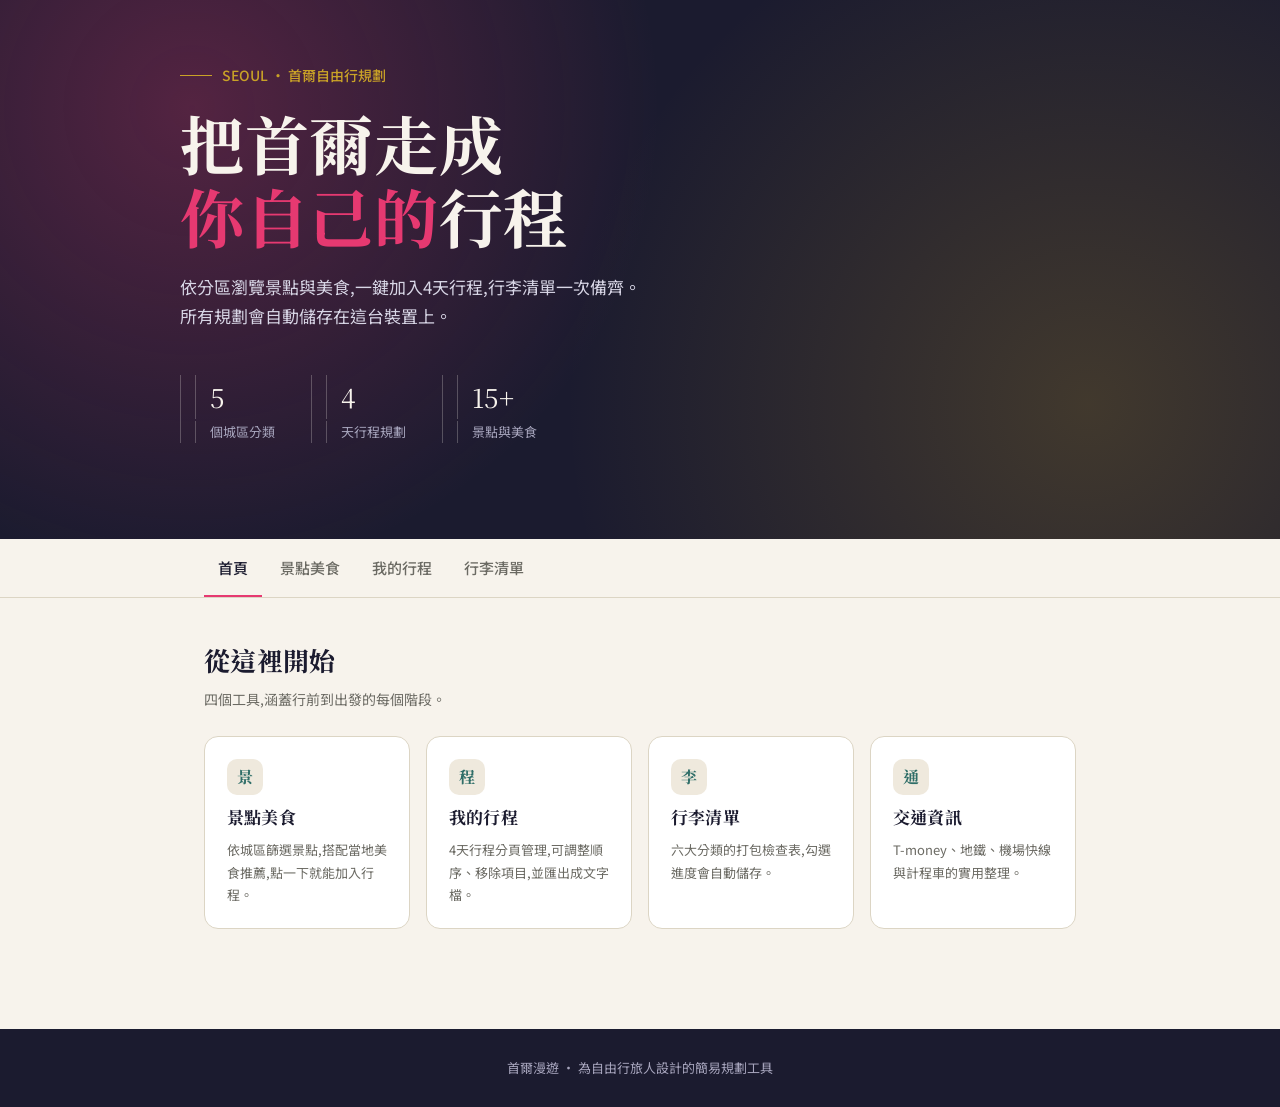
==== index.html @ ebf263c6 "index.html を更新" ====
<!DOCTYPE html>
<html lang="zh-Hant">
<head>
<meta charset="UTF-8">
<meta name="viewport" content="width=device-width, initial-scale=1.0">
<title>首爾漫遊 · Seoul Wander</title>
<link rel="preconnect" href="https://fonts.googleapis.com">
<link rel="preconnect" href="https://fonts.gstatic.com" crossorigin>
<link href="https://fonts.googleapis.com/css2?family=Noto+Serif+TC:wght@500;700&family=Noto+Sans+TC:wght@400;500;700&display=swap" rel="stylesheet">
<link rel="stylesheet" href="style.css">
</head>
<body>

<header class="hero">
  <div class="hero-inner">
    <div class="hero-eyebrow"><span class="rule"></span>SEOUL · 首爾自由行規劃</div>
    <h1>把首爾走成<br><em>你自己的</em>行程</h1>
    <p class="lede">依分區瀏覽景點與美食,一鍵加入4天行程,行李清單一次備齊。所有規劃會自動儲存在這台裝置上。</p>
    <div class="hero-stats">
      <div><div class="num">5</div><div class="label">個城區分類</div></div>
      <div><div class="num">4</div><div class="label">天行程規劃</div></div>
      <div><div class="num">15+</div><div class="label">景點與美食</div></div>
    </div>
  </div>
</header>

<nav class="sitenav">
  <div class="sitenav-inner">
    <a href="index.html" class="active">首頁</a>
    <a href="destinations.html">景點美食</a>
    <a href="itineraries.html">我的行程</a>
    <a href="packing.html">行李清單</a>
  </div>
</nav>

<main>
  <div class="section-head">
    <h2>從這裡開始</h2>
    <p>四個工具,涵蓋行前到出發的每個階段。</p>
  </div>
  <div class="quick-grid">
    <a class="quick-card" href="destinations.html">
      <div class="icon">景</div>
      <h3>景點美食</h3>
      <p>依城區篩選景點,搭配當地美食推薦,點一下就能加入行程。</p>
    </a>
    <a class="quick-card" href="itineraries.html">
      <div class="icon">程</div>
      <h3>我的行程</h3>
      <p>4天行程分頁管理,可調整順序、移除項目,並匯出成文字檔。</p>
    </a>
    <a class="quick-card" href="packing.html">
      <div class="icon">李</div>
      <h3>行李清單</h3>
      <p>六大分類的打包檢查表,勾選進度會自動儲存。</p>
    </a>
    <a class="quick-card" href="destinations.html#transit">
      <div class="icon">通</div>
      <h3>交通資訊</h3>
      <p>T-money、地鐵、機場快線與計程車的實用整理。</p>
    </a>
  </div>
</main>

<footer>首爾漫遊 · 為自由行旅人設計的簡易規劃工具</footer>

</body>
</html>
---- style.css ----
:root{
  --ink:#1b1b2f;
  --ink-soft:#2c2c47;
  --paper:#f7f3ec;
  --paper-dim:#efe9dd;
  --magenta:#e63971;
  --magenta-dark:#a92451;
  --gold:#c9a227;
  --teal:#2f6e68;
  --line:#dcd5c4;
  --text-main:#232324;
  --text-sub:#6b6a63;
  --radius:14px;
  --shadow:0 10px 30px rgba(27,27,47,0.08);
}
*{box-sizing:border-box; margin:0; padding:0;}
body{
  font-family:'Noto Sans TC', sans-serif;
  background:var(--paper);
  color:var(--text-main);
  line-height:1.7;
  -webkit-font-smoothing:antialiased;
}
h1,h2,h3{font-family:'Noto Serif TC', serif; font-weight:700; letter-spacing:0.01em;}
a{color:inherit; text-decoration:none;}
img{max-width:100%; display:block;}

/* ---------- Page header (small, non-hero pages) ---------- */
.page-head{
  background:var(--ink); color:var(--paper);
  padding:40px 24px;
}
.page-head-inner{max-width:920px; margin:0 auto;}
.page-head .eyebrow{
  font-size:13px; color:var(--gold); font-weight:500;
  display:flex; align-items:center; gap:10px; margin-bottom:12px;
}
.page-head .eyebrow .rule{width:28px; height:1px; background:var(--gold);}
.page-head h1{font-size:clamp(28px, 5vw, 40px);}
.page-head p{margin-top:10px; color:#d8d6e6; font-size:15px; max-width:56ch;}

/* ---------- Hero (index only) ---------- */
.hero{
  position:relative;
  background:var(--ink);
  color:var(--paper);
  padding:64px 24px 96px;
  overflow:hidden;
}
.hero::before{
  content:"";
  position:absolute; inset:0;
  background-image:
    radial-gradient(circle at 15% 20%, rgba(230,57,113,0.28), transparent 40%),
    radial-gradient(circle at 85% 75%, rgba(201,162,39,0.22), transparent 45%);
  pointer-events:none;
}
.hero-inner{max-width:920px; margin:0 auto; position:relative;}
.hero-eyebrow{
  font-size:14px; color:var(--gold); font-weight:500;
  display:flex; align-items:center; gap:10px; margin-bottom:18px;
}
.hero-eyebrow .rule{width:32px; height:1px; background:var(--gold);}
.hero h1{
  font-size:clamp(36px, 6vw, 64px);
  line-height:1.15;
  max-width:14ch;
}
.hero h1 em{font-style:normal; color:var(--magenta);}
.hero p.lede{margin-top:20px; max-width:52ch; color:#d8d6e6; font-size:17px;}
.hero-stats{display:flex; gap:36px; margin-top:44px; flex-wrap:wrap;}
.hero-stats div{border-left:1px solid rgba(247,243,236,0.25); padding-left:14px;}
.hero-stats .num{font-family:'Noto Serif TC', serif; font-size:26px; color:var(--paper);}
.hero-stats .label{font-size:13px; color:#a7a5bd; margin-top:2px;}

/* ---------- Top nav (site-wide, all pages) ---------- */
.sitenav{
  position:sticky; top:0; z-index:20;
  background:var(--paper);
  border-bottom:1px solid var(--line);
}
.sitenav-inner{
  max-width:920px; margin:0 auto;
  display:flex; gap:4px; overflow-x:auto;
  padding:0 24px;
}
.sitenav a{
  font-family:'Noto Sans TC', sans-serif; font-size:15px; font-weight:500;
  color:var(--text-sub);
  padding:16px 14px 14px;
  white-space:nowrap;
  border-bottom:2px solid transparent;
  transition:color .15s ease, border-color .15s ease;
  display:inline-block;
}
.sitenav a:hover{color:var(--text-main);}
.sitenav a.active{color:var(--ink); border-color:var(--magenta);}

main{max-width:920px; margin:0 auto; padding:40px 24px 100px;}

.section-head{margin-bottom:24px;}
.section-head h2{font-size:26px; color:var(--ink);}
.section-head p{color:var(--text-sub); font-size:14px; margin-top:6px;}

/* ---------- Quick link cards (index page) ---------- */
.quick-grid{display:grid; grid-template-columns:repeat(auto-fit, minmax(200px, 1fr)); gap:16px; margin-top:8px;}
.quick-card{
  background:#fff; border:1px solid var(--line); border-radius:var(--radius);
  padding:22px; display:flex; flex-direction:column; gap:8px;
  transition:box-shadow .2s ease, transform .2s ease;
}
.quick-card:hover{box-shadow:var(--shadow); transform:translateY(-2px);}
.quick-card .icon{
  width:36px; height:36px; border-radius:10px; background:var(--paper-dim);
  display:flex; align-items:center; justify-content:center;
  font-family:'Noto Serif TC', serif; font-weight:700; color:var(--teal);
}
.quick-card h3{font-size:17px; color:var(--ink);}
.quick-card p{font-size:13px; color:var(--text-sub);}

/* ---------- Area filter chips ---------- */
.chip-row{display:flex; gap:8px; overflow-x:auto; padding-bottom:6px; margin-bottom:22px;}
.chip{
  appearance:none; cursor:pointer; white-space:nowrap;
  border:1px solid var(--line); background:#fff;
  border-radius:999px; padding:8px 16px; font-size:14px;
  color:var(--text-sub); font-family:'Noto Sans TC', sans-serif;
  transition:all .15s ease;
}
.chip.active{background:var(--ink); color:var(--paper); border-color:var(--ink);}

/* ---------- Cards ---------- */
.grid{display:grid; grid-template-columns:repeat(auto-fill, minmax(260px, 1fr)); gap:16px;}
.card{
  background:#fff; border:1px solid var(--line); border-radius:var(--radius);
  padding:20px; display:flex; flex-direction:column; gap:10px;
  transition:box-shadow .2s ease, transform .2s ease;
}
.card:hover{box-shadow:var(--shadow); transform:translateY(-2px);}
.card-top{display:flex; justify-content:space-between; align-items:flex-start; gap:10px;}
.card h3{font-size:18px; color:var(--ink);}
.tag{
  font-size:12px; font-weight:500; color:var(--magenta-dark);
  background:rgba(230,57,113,0.1); padding:3px 10px; border-radius:999px;
  display:inline-block; width:fit-content;
}
.card p.desc{font-size:14px; color:var(--text-sub); flex:1;}
.card p.hours{
  font-size:13px; color:var(--text-sub);
  display:flex; align-items:center; gap:6px; margin-top:-2px;
}
.card p.hours .hours-icon{color:var(--gold); font-size:13px;}
.card a.map-link{
  font-size:13px; color:var(--teal); font-weight:500;
  display:inline-flex; align-items:center; gap:6px; width:fit-content;
}
.card a.map-link:hover{text-decoration:underline;}
.card a.map-link .map-icon{font-size:13px;}
.card-foot{display:flex; justify-content:space-between; align-items:center; margin-top:4px;}
.area-label{font-size:12px; color:var(--text-sub);}
.add-btn{
  appearance:none; cursor:pointer; border:1px solid var(--ink);
  background:var(--ink); color:var(--paper);
  font-size:13px; font-weight:500; border-radius:8px;
  padding:7px 12px; display:flex; align-items:center; gap:6px;
  transition:background .15s ease;
}
.add-btn:hover{background:var(--magenta-dark); border-color:var(--magenta-dark);}
.add-btn.added{background:var(--teal); border-color:var(--teal);}

/* ---------- Sub-tabs (destinations: 景點/美食/交通) ---------- */
.subtabs{display:flex; gap:8px; margin-bottom:22px; flex-wrap:wrap;}
.subtab-btn{
  appearance:none; cursor:pointer; border:1px solid var(--line);
  background:#fff; border-radius:10px; padding:10px 18px;
  font-family:'Noto Sans TC', sans-serif; font-weight:500; font-size:14px; color:var(--text-sub);
}
.subtab-btn.active{background:var(--ink); color:var(--paper); border-color:var(--ink);}
.subpanel{display:none;}
.subpanel.active{display:block;}

/* ---------- Transit list ---------- */
.transit-list{display:flex; flex-direction:column; gap:14px;}
.transit-item{
  display:flex; gap:16px; background:#fff; border:1px solid var(--line);
  border-radius:var(--radius); padding:18px 20px;
}
.transit-icon{
  flex-shrink:0; width:40px; height:40px; border-radius:10px;
  background:var(--paper-dim); display:flex; align-items:center; justify-content:center;
  color:var(--teal); font-family:'Noto Serif TC', serif; font-weight:700;
}
.transit-item h3{font-size:16px; color:var(--ink); margin-bottom:4px;}
.transit-item p{font-size:14px; color:var(--text-sub);}

/* ---------- Itinerary ---------- */
.day-tabs{display:flex; gap:8px; margin-bottom:22px;}
.day-tab{
  flex:1; appearance:none; cursor:pointer; border:1px solid var(--line);
  background:#fff; border-radius:10px; padding:12px; text-align:center;
  font-family:'Noto Sans TC', sans-serif; font-weight:500; color:var(--text-sub);
}
.day-tab.active{background:var(--ink); color:var(--paper); border-color:var(--ink);}
.plan-list{display:flex; flex-direction:column; gap:10px; min-height:80px;}
.plan-item{
  display:flex; align-items:center; gap:14px;
  background:#fff; border:1px solid var(--line); border-radius:12px;
  padding:14px 16px;
}
.plan-index{
  font-family:'Noto Serif TC', serif; font-size:15px; color:var(--gold);
  width:20px; flex-shrink:0;
}
.plan-name{flex:1; font-size:15px;}
.plan-actions{display:flex; gap:4px;}
.icon-btn{
  appearance:none; border:1px solid var(--line); background:#fff; cursor:pointer;
  width:30px; height:30px; border-radius:8px; color:var(--text-sub);
  display:flex; align-items:center; justify-content:center; font-size:14px;
}
.icon-btn:hover{border-color:var(--text-sub); color:var(--text-main);}
.empty-state{
  text-align:center; padding:48px 20px; color:var(--text-sub); font-size:14px;
  border:1px dashed var(--line); border-radius:var(--radius);
}
.plan-toolbar{display:flex; justify-content:flex-end; margin-top:20px;}
.ghost-btn{
  appearance:none; cursor:pointer; background:none; border:1px solid var(--line);
  border-radius:8px; padding:9px 16px; font-size:13px; color:var(--text-sub);
  font-family:'Noto Sans TC', sans-serif;
}
.ghost-btn:hover{border-color:var(--text-main); color:var(--text-main);}

/* ---------- Packing checklist ---------- */
.progress-wrap{
  background:#fff; border:1px solid var(--line); border-radius:var(--radius);
  padding:18px 20px; margin-bottom:28px;
}
.progress-top{display:flex; justify-content:space-between; align-items:baseline; margin-bottom:10px;}
.progress-top .pct{font-family:'Noto Serif TC', serif; font-size:20px; color:var(--ink);}
.progress-top .label{font-size:13px; color:var(--text-sub);}
.progress-track{height:8px; background:var(--paper-dim); border-radius:999px; overflow:hidden;}
.progress-fill{height:100%; background:var(--magenta); border-radius:999px; transition:width .2s ease;}

.pack-category{margin-bottom:28px;}
.pack-category h3{font-size:16px; color:var(--ink); margin-bottom:12px; display:flex; align-items:center; gap:8px;}
.pack-category h3 .count{font-size:12px; font-weight:400; color:var(--text-sub); font-family:'Noto Sans TC', sans-serif;}
.pack-items{display:flex; flex-direction:column; gap:8px;}
.pack-item{
  display:flex; align-items:center; gap:12px;
  background:#fff; border:1px solid var(--line); border-radius:10px;
  padding:12px 14px; cursor:pointer;
}
.pack-item .box{
  flex-shrink:0; width:20px; height:20px; border-radius:6px;
  border:1.5px solid var(--line); display:flex; align-items:center; justify-content:center;
  font-size:12px; color:transparent; transition:all .15s ease;
}
.pack-item.checked .box{background:var(--teal); border-color:var(--teal); color:#fff;}
.pack-item.checked .text{color:var(--text-sub); text-decoration:line-through;}
.pack-item .text{font-size:14px; flex:1;}

footer{
  background:var(--ink); color:#a7a5bd; text-align:center;
  padding:28px 24px; font-size:13px;
}

@media (max-width:520px){
  .hero{padding:48px 20px 72px;}
  .page-head{padding:32px 20px;}
  main{padding:32px 16px 80px;}
  .grid{grid-template-columns:1fr;}
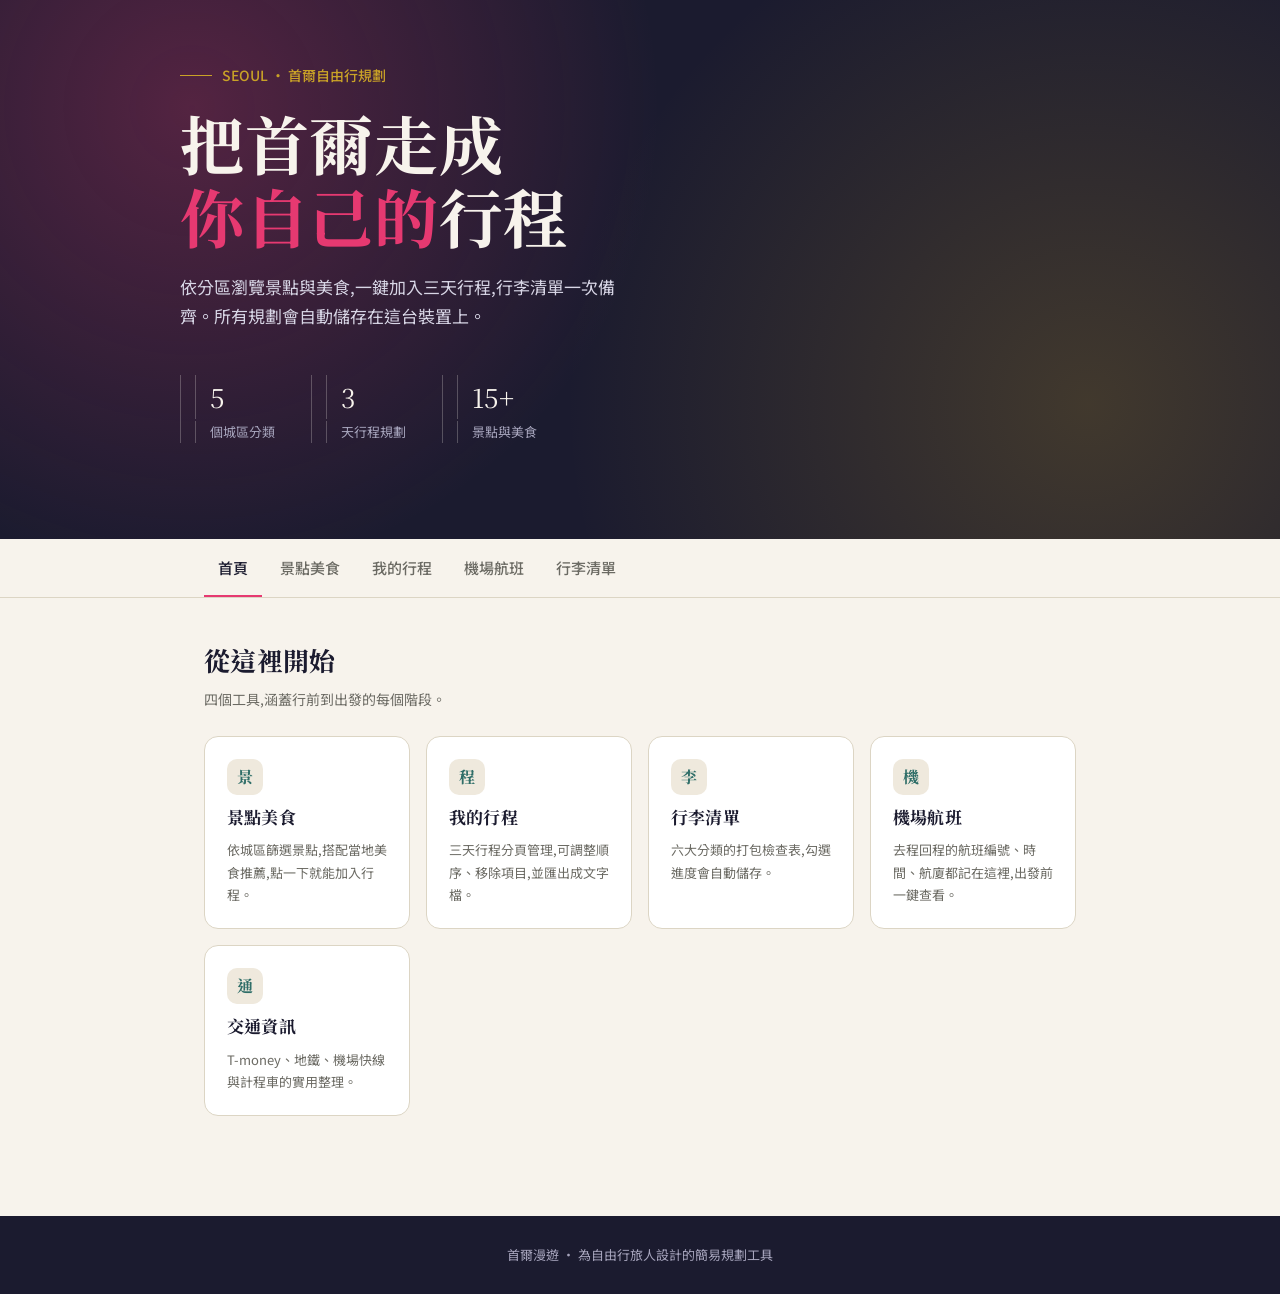
==== commit 70e2ac97: "Update index.html" ====
--- a/index.html
+++ b/index.html
@@ -15,10 +15,10 @@
   <div class="hero-inner">
     <div class="hero-eyebrow"><span class="rule"></span>SEOUL · 首爾自由行規劃</div>
     <h1>把首爾走成<br><em>你自己的</em>行程</h1>
-    <p class="lede">依分區瀏覽景點與美食,一鍵加入4天行程,行李清單一次備齊。所有規劃會自動儲存在這台裝置上。</p>
+    <p class="lede">依分區瀏覽景點與美食,一鍵加入三天行程,行李清單一次備齊。所有規劃會自動儲存在這台裝置上。</p>
     <div class="hero-stats">
       <div><div class="num">5</div><div class="label">個城區分類</div></div>
-      <div><div class="num">4</div><div class="label">天行程規劃</div></div>
+      <div><div class="num">3</div><div class="label">天行程規劃</div></div>
       <div><div class="num">15+</div><div class="label">景點與美食</div></div>
     </div>
   </div>
@@ -29,6 +29,7 @@
     <a href="index.html" class="active">首頁</a>
     <a href="destinations.html">景點美食</a>
     <a href="itineraries.html">我的行程</a>
+    <a href="flights.html">機場航班</a>
     <a href="packing.html">行李清單</a>
   </div>
 </nav>
@@ -47,12 +48,17 @@
     <a class="quick-card" href="itineraries.html">
       <div class="icon">程</div>
       <h3>我的行程</h3>
-      <p>4天行程分頁管理,可調整順序、移除項目,並匯出成文字檔。</p>
+      <p>三天行程分頁管理,可調整順序、移除項目,並匯出成文字檔。</p>
     </a>
     <a class="quick-card" href="packing.html">
       <div class="icon">李</div>
       <h3>行李清單</h3>
       <p>六大分類的打包檢查表,勾選進度會自動儲存。</p>
+    </a>
+    <a class="quick-card" href="flights.html">
+      <div class="icon">機</div>
+      <h3>機場航班</h3>
+      <p>去程回程的航班編號、時間、航廈都記在這裡,出發前一鍵查看。</p>
     </a>
     <a class="quick-card" href="destinations.html#transit">
       <div class="icon">通</div>
--- a/style.css
+++ b/style.css
@@ -211,8 +211,16 @@
   font-family:'Noto Serif TC', serif; font-size:15px; color:var(--gold);
   width:20px; flex-shrink:0;
 }
-.plan-name{flex:1; font-size:15px;}
-.plan-actions{display:flex; gap:4px;}
+.plan-main{flex:1; display:flex; align-items:center; gap:12px; min-width:0; flex-wrap:wrap;}
+.plan-name{font-size:15px;}
+.plan-time{display:flex; align-items:center; gap:6px; flex-shrink:0;}
+.plan-time input[type="time"]{
+  font-family:'Noto Sans TC', sans-serif; font-size:13px; color:var(--text-main);
+  border:1px solid var(--line); border-radius:8px; padding:4px 8px;
+  background:var(--paper-dim);
+}
+.plan-time-sep{color:var(--text-sub); font-size:13px;}
+.plan-actions{display:flex; gap:4px; flex-shrink:0;}
 .icon-btn{
   appearance:none; border:1px solid var(--line); background:#fff; cursor:pointer;
   width:30px; height:30px; border-radius:8px; color:var(--text-sub);
@@ -270,3 +278,4 @@
   .page-head{padding:32px 20px;}
   main{padding:32px 16px 80px;}
   .grid{grid-template-columns:1fr;}
+}
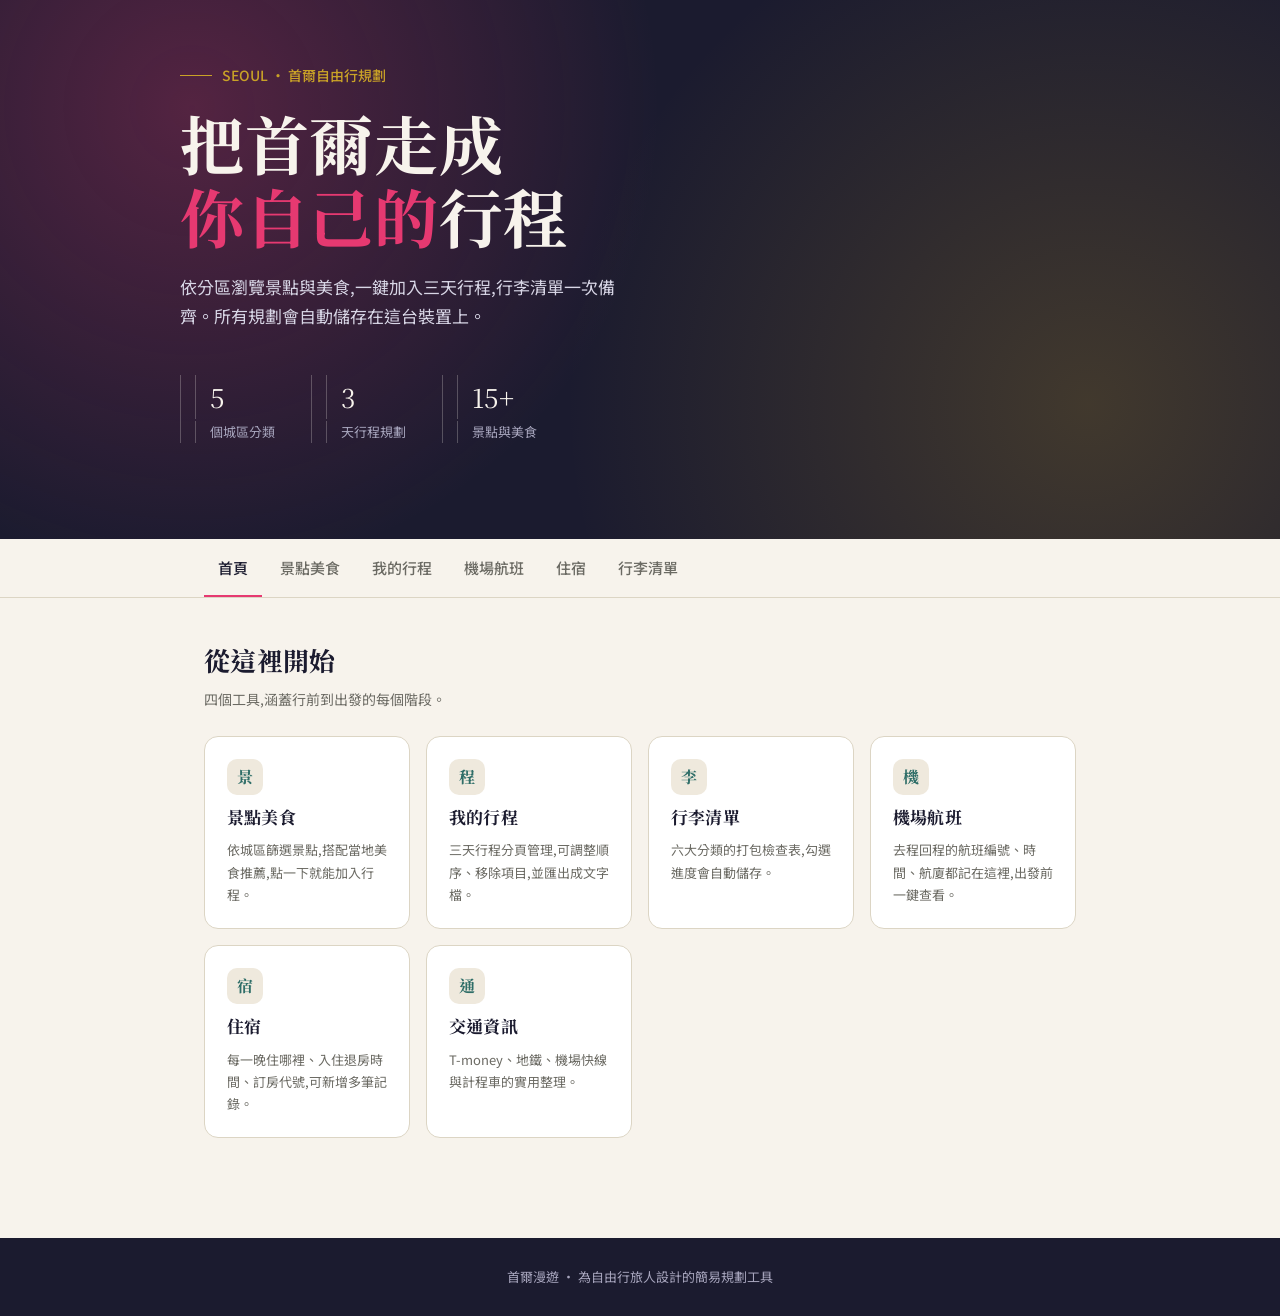
==== commit cd2aed37: "Add accommodation link and section to index.html" ====
--- a/index.html
+++ b/index.html
@@ -30,6 +30,7 @@
     <a href="destinations.html">景點美食</a>
     <a href="itineraries.html">我的行程</a>
     <a href="flights.html">機場航班</a>
+    <a href="accommodation.html">住宿</a>
     <a href="packing.html">行李清單</a>
   </div>
 </nav>
@@ -60,6 +61,11 @@
       <h3>機場航班</h3>
       <p>去程回程的航班編號、時間、航廈都記在這裡,出發前一鍵查看。</p>
     </a>
+    <a class="quick-card" href="accommodation.html">
+      <div class="icon">宿</div>
+      <h3>住宿</h3>
+      <p>每一晚住哪裡、入住退房時間、訂房代號,可新增多筆記錄。</p>
+    </a>
     <a class="quick-card" href="destinations.html#transit">
       <div class="icon">通</div>
       <h3>交通資訊</h3>
--- a/style.css
+++ b/style.css
@@ -201,6 +201,14 @@
   font-family:'Noto Sans TC', sans-serif; font-weight:500; color:var(--text-sub);
 }
 .day-tab.active{background:var(--ink); color:var(--paper); border-color:var(--ink);}
+.day-tab-date{display:block; font-size:11px; font-weight:400; opacity:0.75; margin-top:2px;}
+.day-date-row{display:flex; justify-content:flex-end; margin-bottom:18px;}
+.day-date-label{display:flex; align-items:center; gap:8px; font-size:13px; color:var(--text-sub);}
+.day-date-label input[type="date"]{
+  font-family:'Noto Sans TC', sans-serif; font-size:13px; color:var(--text-main);
+  border:1px solid var(--line); border-radius:8px; padding:6px 10px;
+  background:#fff;
+}
 .plan-list{display:flex; flex-direction:column; gap:10px; min-height:80px;}
 .plan-item{
   display:flex; align-items:center; gap:14px;
@@ -273,6 +281,24 @@
   padding:28px 24px; font-size:13px;
 }
 
+/* ---------- Flight info ---------- */
+.flight-card{
+  background:#fff; border:1px solid var(--line); border-radius:var(--radius);
+  padding:22px; margin-bottom:20px;
+}
+.flight-card-head{display:flex; align-items:baseline; gap:10px; margin-bottom:18px;}
+.flight-card-head h3{font-size:19px; color:var(--ink);}
+.flight-hint{font-size:13px; color:var(--text-sub);}
+.flight-grid{display:grid; grid-template-columns:repeat(auto-fill, minmax(200px, 1fr)); gap:14px;}
+.flight-field{display:flex; flex-direction:column; gap:6px;}
+.flight-field-label{font-size:12px; color:var(--text-sub); font-weight:500;}
+.flight-field input{
+  font-family:'Noto Sans TC', sans-serif; font-size:14px; color:var(--text-main);
+  border:1px solid var(--line); border-radius:8px; padding:9px 12px;
+  background:var(--paper-dim);
+}
+.flight-field input:focus{outline:2px solid var(--teal); outline-offset:1px;}
+
 @media (max-width:520px){
   .hero{padding:48px 20px 72px;}
   .page-head{padding:32px 20px;}
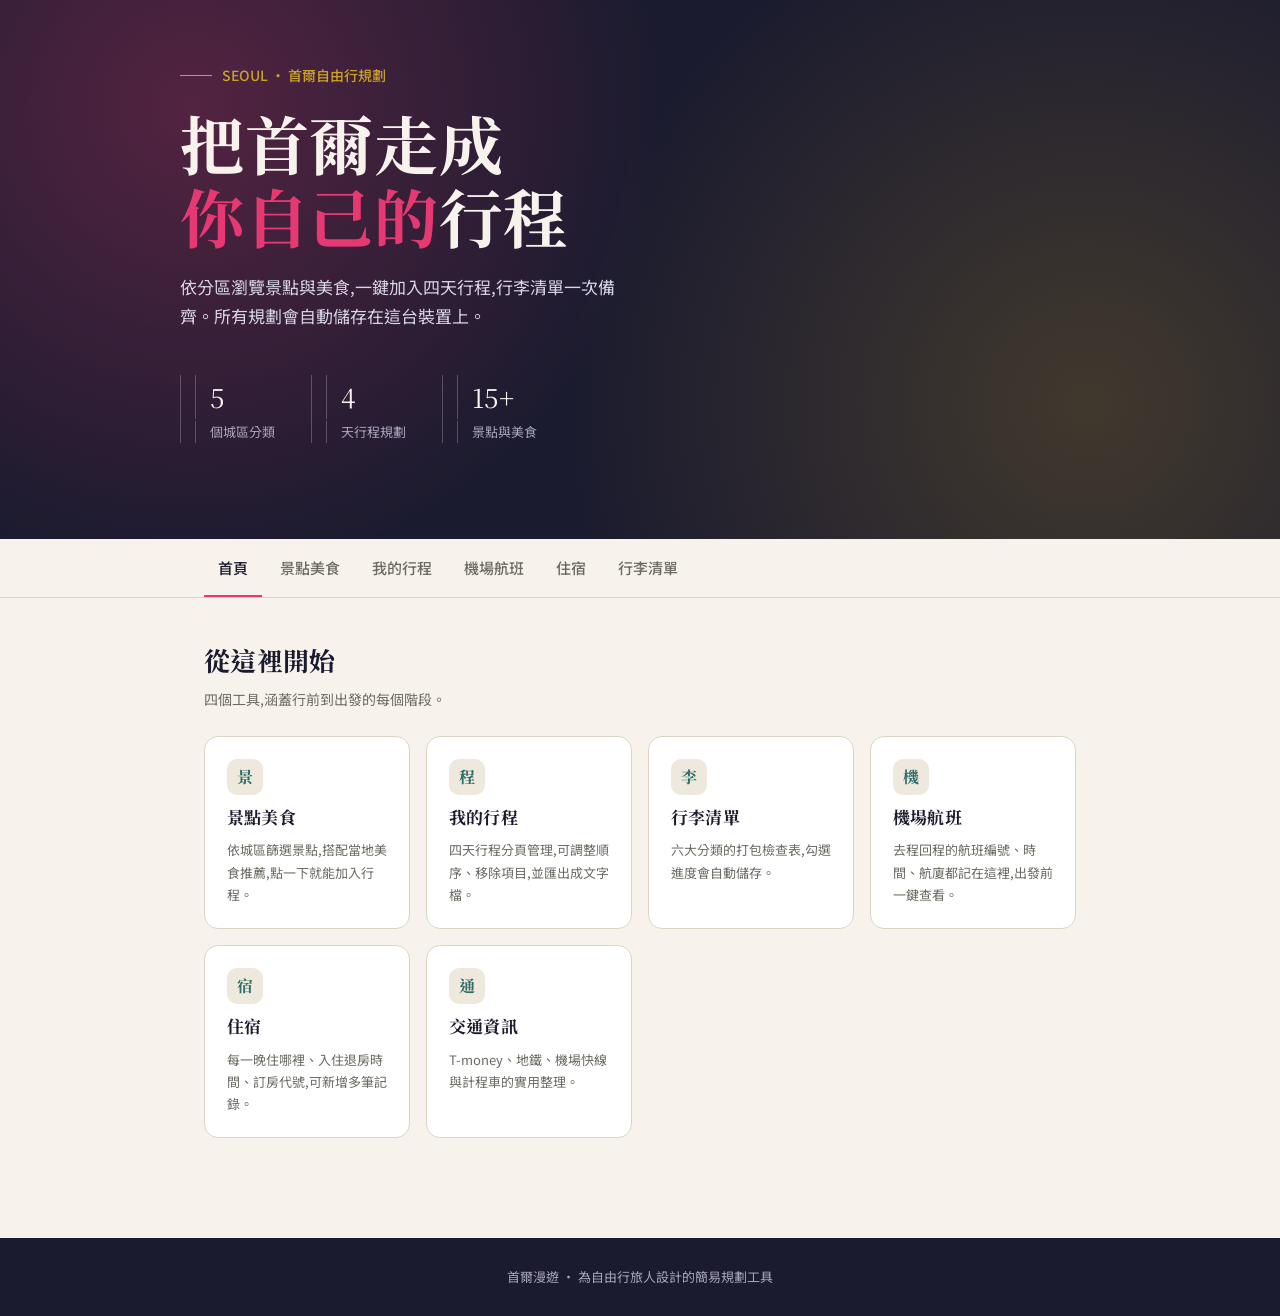
==== commit c9f7edba: "Update index.html" ====
--- a/index.html
+++ b/index.html
@@ -15,10 +15,10 @@
   <div class="hero-inner">
     <div class="hero-eyebrow"><span class="rule"></span>SEOUL · 首爾自由行規劃</div>
     <h1>把首爾走成<br><em>你自己的</em>行程</h1>
-    <p class="lede">依分區瀏覽景點與美食,一鍵加入三天行程,行李清單一次備齊。所有規劃會自動儲存在這台裝置上。</p>
+    <p class="lede">依分區瀏覽景點與美食,一鍵加入四天行程,行李清單一次備齊。所有規劃會自動儲存在這台裝置上。</p>
     <div class="hero-stats">
       <div><div class="num">5</div><div class="label">個城區分類</div></div>
-      <div><div class="num">3</div><div class="label">天行程規劃</div></div>
+      <div><div class="num">4</div><div class="label">天行程規劃</div></div>
       <div><div class="num">15+</div><div class="label">景點與美食</div></div>
     </div>
   </div>
@@ -49,7 +49,7 @@
     <a class="quick-card" href="itineraries.html">
       <div class="icon">程</div>
       <h3>我的行程</h3>
-      <p>三天行程分頁管理,可調整順序、移除項目,並匯出成文字檔。</p>
+      <p>四天行程分頁管理,可調整順序、移除項目,並匯出成文字檔。</p>
     </a>
     <a class="quick-card" href="packing.html">
       <div class="icon">李</div>
--- a/style.css
+++ b/style.css
@@ -194,9 +194,9 @@
 .transit-item p{font-size:14px; color:var(--text-sub);}
 
 /* ---------- Itinerary ---------- */
-.day-tabs{display:flex; gap:8px; margin-bottom:22px;}
+.day-tabs{display:flex; gap:8px; margin-bottom:22px; flex-wrap:wrap;}
 .day-tab{
-  flex:1; appearance:none; cursor:pointer; border:1px solid var(--line);
+  flex:1; min-width:70px; appearance:none; cursor:pointer; border:1px solid var(--line);
   background:#fff; border-radius:10px; padding:12px; text-align:center;
   font-family:'Noto Sans TC', sans-serif; font-weight:500; color:var(--text-sub);
 }
@@ -286,7 +286,7 @@
   background:#fff; border:1px solid var(--line); border-radius:var(--radius);
   padding:22px; margin-bottom:20px;
 }
-.flight-card-head{display:flex; align-items:baseline; gap:10px; margin-bottom:18px;}
+.flight-card-head{display:flex; align-items:center; gap:10px; margin-bottom:18px;}
 .flight-card-head h3{font-size:19px; color:var(--ink);}
 .flight-hint{font-size:13px; color:var(--text-sub);}
 .flight-grid{display:grid; grid-template-columns:repeat(auto-fill, minmax(200px, 1fr)); gap:14px;}
@@ -298,6 +298,13 @@
   background:var(--paper-dim);
 }
 .flight-field input:focus{outline:2px solid var(--teal); outline-offset:1px;}
+.flight-field-wide{grid-column:1 / -1;}
+.flight-field textarea{
+  font-family:'Noto Sans TC', sans-serif; font-size:14px; color:var(--text-main);
+  border:1px solid var(--line); border-radius:8px; padding:9px 12px;
+  background:var(--paper-dim); resize:vertical; line-height:1.6;
+}
+.flight-field textarea:focus{outline:2px solid var(--teal); outline-offset:1px;}
 
 @media (max-width:520px){
   .hero{padding:48px 20px 72px;}
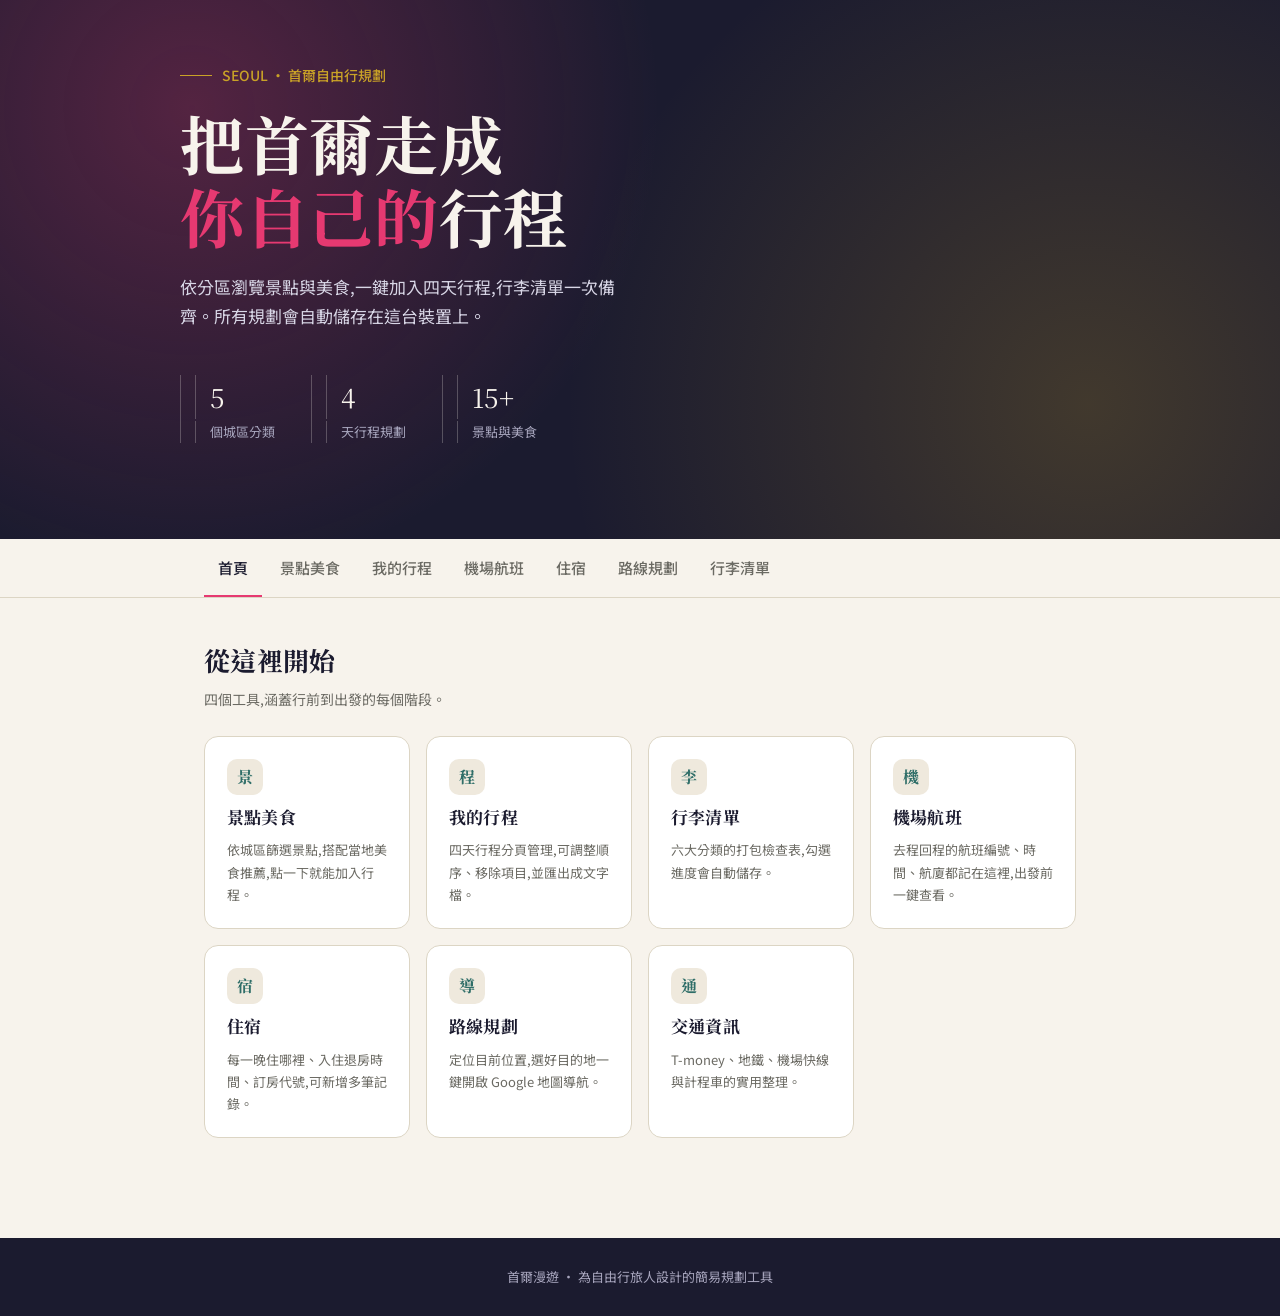
==== commit b9bbda87: "Update index.html" ====
--- a/index.html
+++ b/index.html
@@ -31,6 +31,7 @@
     <a href="itineraries.html">我的行程</a>
     <a href="flights.html">機場航班</a>
     <a href="accommodation.html">住宿</a>
+    <a href="navigate.html">路線規劃</a>
     <a href="packing.html">行李清單</a>
   </div>
 </nav>
@@ -66,6 +67,11 @@
       <h3>住宿</h3>
       <p>每一晚住哪裡、入住退房時間、訂房代號,可新增多筆記錄。</p>
     </a>
+    <a class="quick-card" href="navigate.html">
+      <div class="icon">導</div>
+      <h3>路線規劃</h3>
+      <p>定位目前位置,選好目的地一鍵開啟 Google 地圖導航。</p>
+    </a>
     <a class="quick-card" href="destinations.html#transit">
       <div class="icon">通</div>
       <h3>交通資訊</h3>
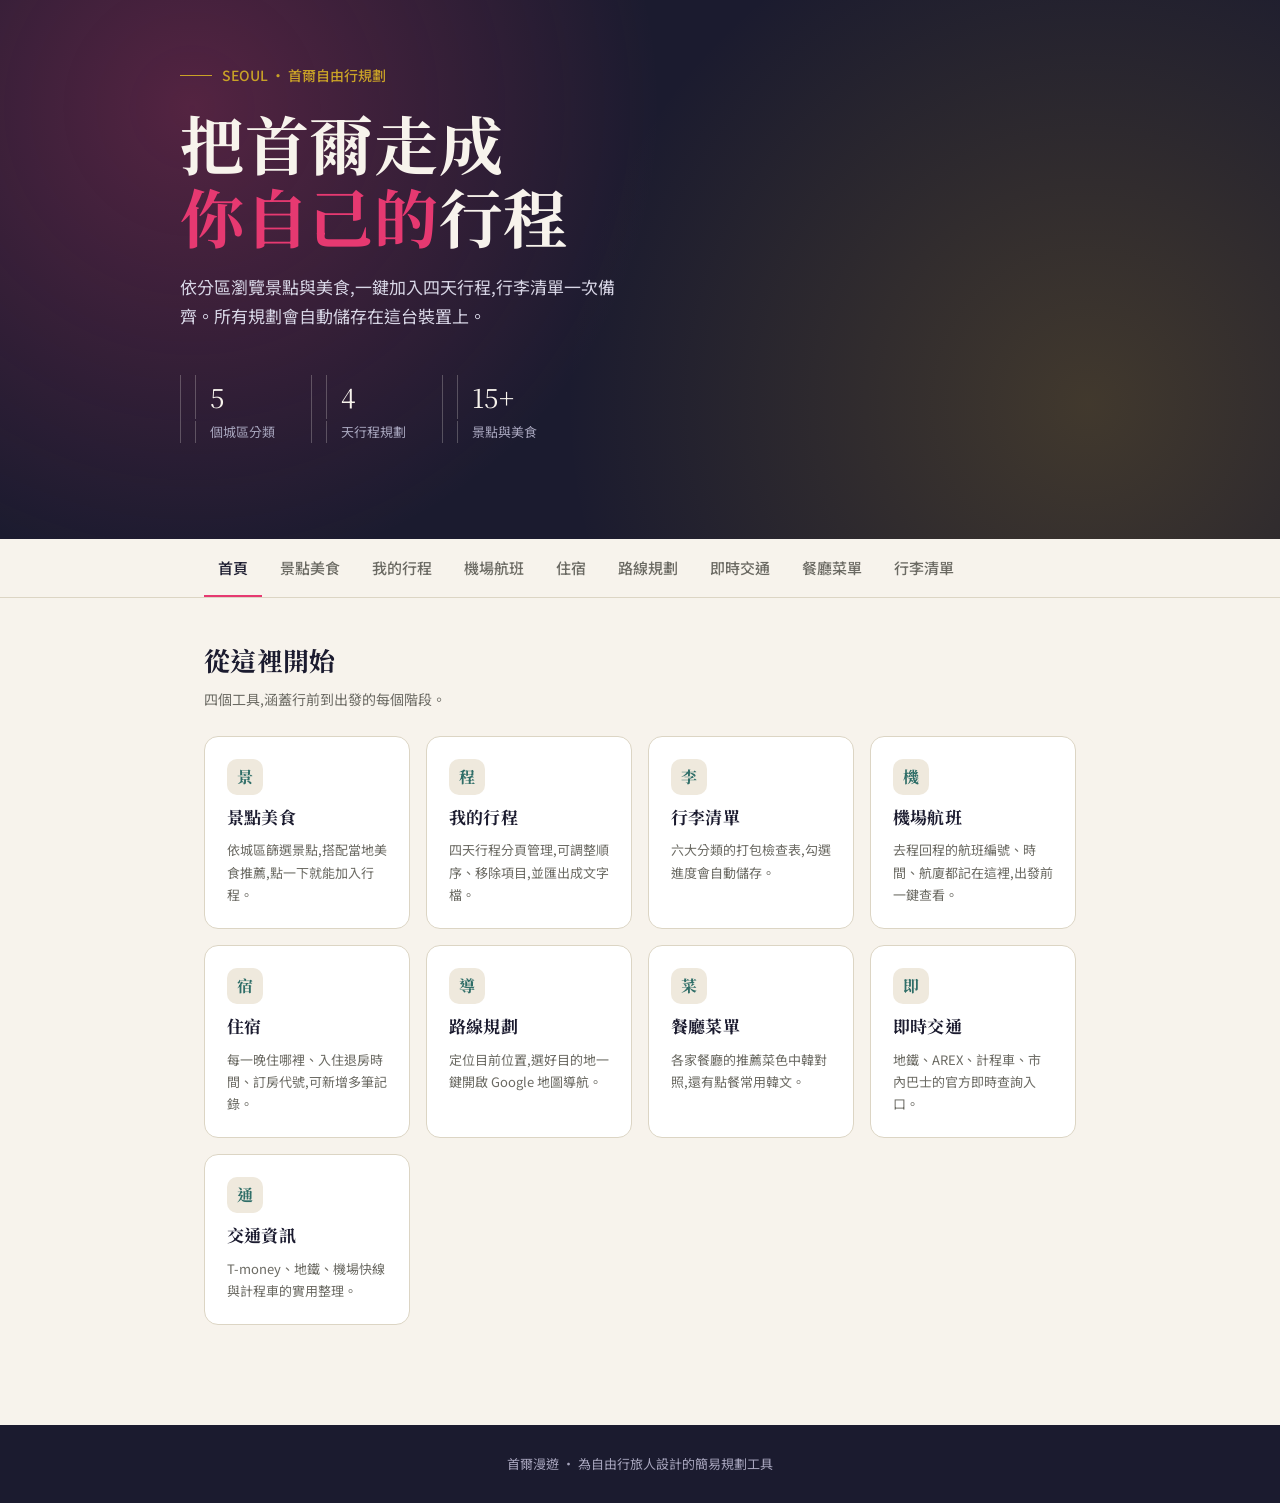
==== commit 8a1803f0: "Update index.html" ====
--- a/index.html
+++ b/index.html
@@ -32,6 +32,8 @@
     <a href="flights.html">機場航班</a>
     <a href="accommodation.html">住宿</a>
     <a href="navigate.html">路線規劃</a>
+    <a href="transit-live.html">即時交通</a>
+    <a href="menu.html">餐廳菜單</a>
     <a href="packing.html">行李清單</a>
   </div>
 </nav>
@@ -72,6 +74,16 @@
       <h3>路線規劃</h3>
       <p>定位目前位置,選好目的地一鍵開啟 Google 地圖導航。</p>
     </a>
+    <a class="quick-card" href="menu.html">
+      <div class="icon">菜</div>
+      <h3>餐廳菜單</h3>
+      <p>各家餐廳的推薦菜色中韓對照,還有點餐常用韓文。</p>
+    </a>
+    <a class="quick-card" href="transit-live.html">
+      <div class="icon">即</div>
+      <h3>即時交通</h3>
+      <p>地鐵、AREX、計程車、市內巴士的官方即時查詢入口。</p>
+    </a>
     <a class="quick-card" href="destinations.html#transit">
       <div class="icon">通</div>
       <h3>交通資訊</h3>
--- a/style.css
+++ b/style.css
@@ -306,6 +306,23 @@
 }
 .flight-field textarea:focus{outline:2px solid var(--teal); outline-offset:1px;}
 
+/* ---------- Navigate / route planning ---------- */
+.location-status{
+  font-size:14px; padding:12px 14px; border-radius:10px;
+  background:var(--paper-dim); color:var(--text-sub); border:1px solid var(--line);
+}
+.location-status.loading{color:var(--text-main);}
+.location-status.success{background:rgba(47,110,104,0.1); border-color:var(--teal); color:var(--teal);}
+.location-status.error{background:rgba(230,57,113,0.08); border-color:var(--magenta); color:var(--magenta-dark);}
+.flight-field select{
+  font-family:'Noto Sans TC', sans-serif; font-size:14px; color:var(--text-main);
+  border:1px solid var(--line); border-radius:8px; padding:9px 12px;
+  background:#fff;
+}
+.mode-row{display:flex; gap:8px; flex-wrap:wrap;}
+.mode-btn{font-family:'Noto Sans TC', sans-serif;}
+.nav-hint{font-size:13px; color:var(--text-sub); margin-top:10px;}
+
 @media (max-width:520px){
   .hero{padding:48px 20px 72px;}
   .page-head{padding:32px 20px;}
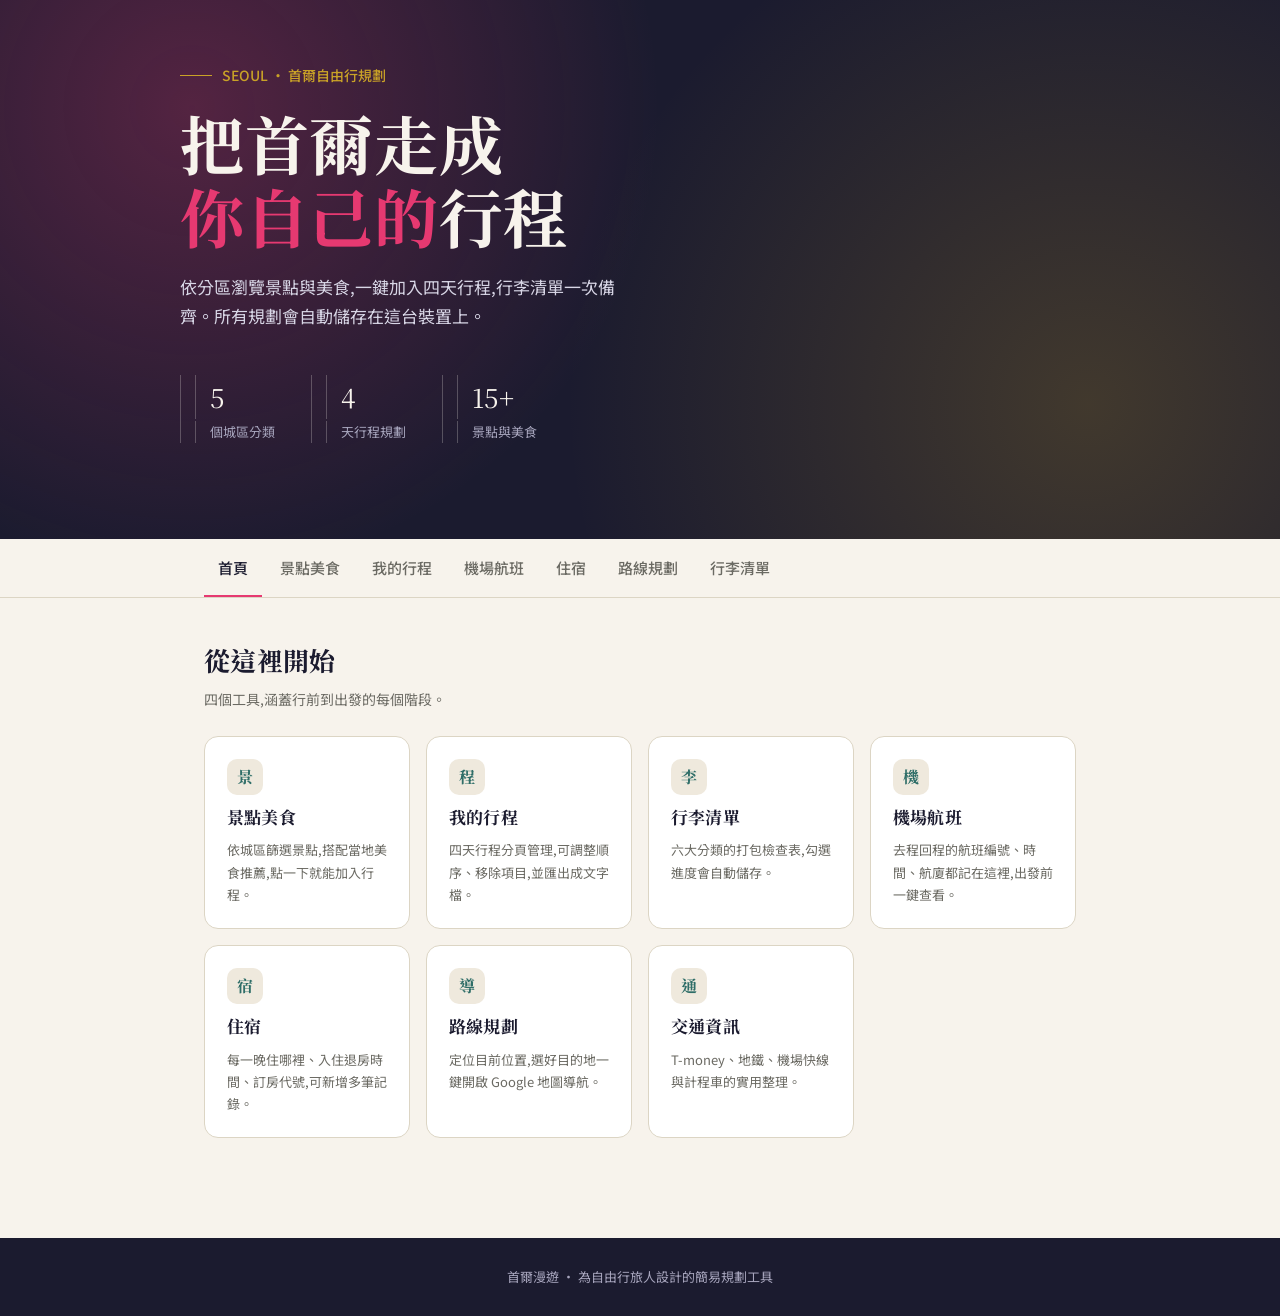
==== commit 2bd1cb77: "Remove menu and live transit links from index.html Removed links to the menu and live transit pages " ====
--- a/index.html
+++ b/index.html
@@ -32,8 +32,6 @@
     <a href="flights.html">機場航班</a>
     <a href="accommodation.html">住宿</a>
     <a href="navigate.html">路線規劃</a>
-    <a href="transit-live.html">即時交通</a>
-    <a href="menu.html">餐廳菜單</a>
     <a href="packing.html">行李清單</a>
   </div>
 </nav>
@@ -74,16 +72,6 @@
       <h3>路線規劃</h3>
       <p>定位目前位置,選好目的地一鍵開啟 Google 地圖導航。</p>
     </a>
-    <a class="quick-card" href="menu.html">
-      <div class="icon">菜</div>
-      <h3>餐廳菜單</h3>
-      <p>各家餐廳的推薦菜色中韓對照,還有點餐常用韓文。</p>
-    </a>
-    <a class="quick-card" href="transit-live.html">
-      <div class="icon">即</div>
-      <h3>即時交通</h3>
-      <p>地鐵、AREX、計程車、市內巴士的官方即時查詢入口。</p>
-    </a>
     <a class="quick-card" href="destinations.html#transit">
       <div class="icon">通</div>
       <h3>交通資訊</h3>
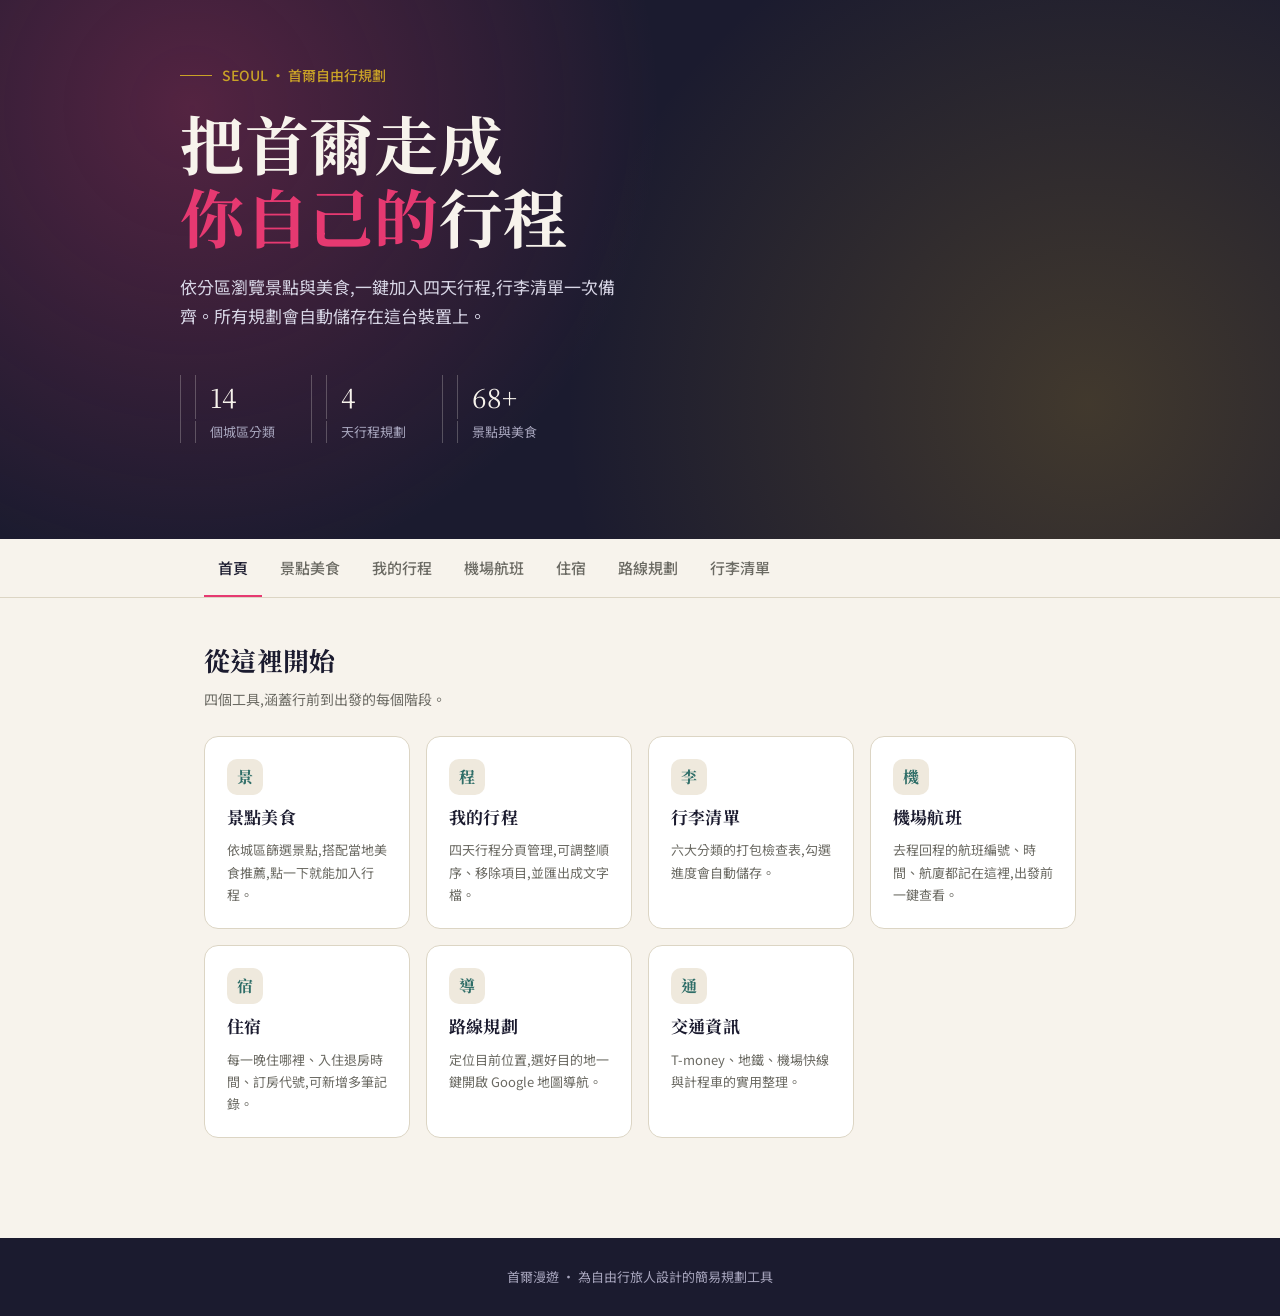
==== commit fd59c4c6: "Update index.html" ====
--- a/index.html
+++ b/index.html
@@ -17,10 +17,10 @@
     <h1>把首爾走成<br><em>你自己的</em>行程</h1>
     <p class="lede">依分區瀏覽景點與美食,一鍵加入四天行程,行李清單一次備齊。所有規劃會自動儲存在這台裝置上。</p>
     <div class="hero-stats">
-      <div><div class="num">5</div><div class="label">個城區分類</div></div>
-      <div><div class="num">4</div><div class="label">天行程規劃</div></div>
-      <div><div class="num">15+</div><div class="label">景點與美食</div></div>
-    </div>
+  <div><div class="num">14</div><div class="label">個城區分類</div></div>
+  <div><div class="num">4</div><div class="label">天行程規劃</div></div>
+  <div><div class="num">68+</div><div class="label">景點與美食</div></div>
+  </div>
   </div>
 </header>
 
